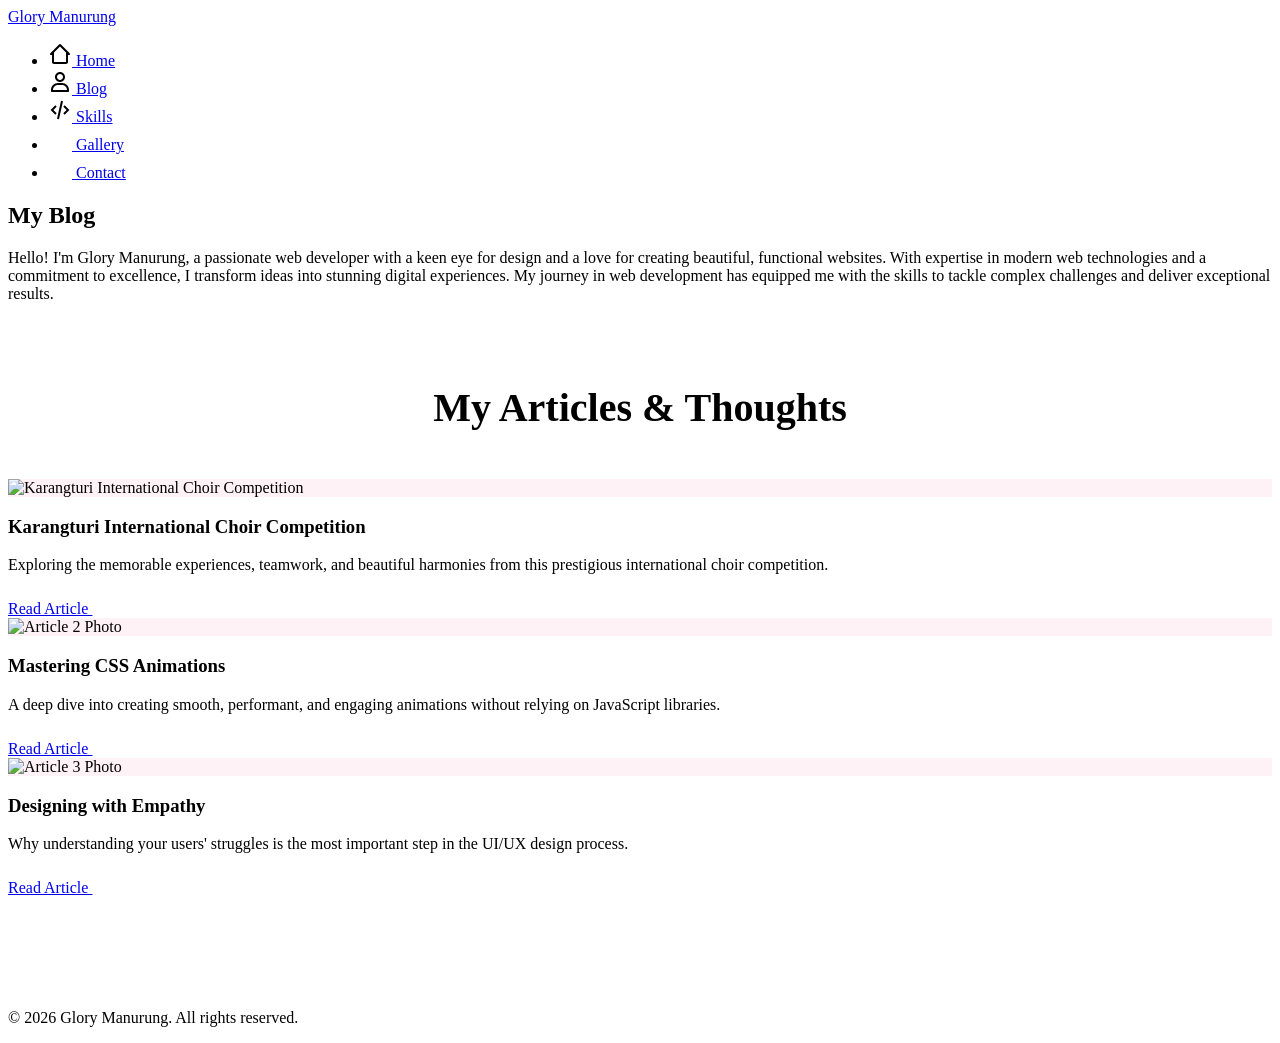
==== blog.html @ 5abdaf20 "Push" ====
<!doctype html>
<html lang="en">
  <head>
    <meta charset="UTF-8" />
    <meta name="viewport" content="width=device-width, initial-scale=1.0" />
    <title>Blog - Glory Manurung</title>
    <link rel="stylesheet" href="style.css" />
  </head>
  <body>
    <nav>
      <div class="container">
        <a href="index.html" class="logo">Glory Manurung</a>
        <ul>
          <li>
            <a href="index.html"><img src="logo/home.svg" class="icon" alt="Home"> Home</a>
          </li>
          <li>
            <a href="blog.html" class="active"
              ><img src="logo/user.svg" class="icon" alt="User"> Blog</a
            >
          </li>
          <li>
            <a href="skills.html"><img src="logo/code-alt.svg" class="icon" alt="Skills"> Skills</a>
          </li>
          <li>
            <a href="gallery.html"
              ><img src="logo/education.svg" class="icon" alt="Portfolio"> Gallery</a
            >
          </li>
          <li>
            <a href="contact.html"><img src="logo/envelope.svg" class="icon" alt="Contact"> Contact</a>
          </li>
        </ul>
      </div>
    </nav>

    <!-- About Section -->
    <section class="about" id="about">
      <div class="container">
        <h2>My Blog</h2>
        <div class="about-content">
          <p>
            Hello! I'm Glory Manurung, a passionate web developer with a keen
            eye for design and a love for creating beautiful, functional
            websites. With expertise in modern web technologies and a commitment
            to excellence, I transform ideas into stunning digital experiences.
            My journey in web development has equipped me with the skills to
            tackle complex challenges and deliver exceptional results.
          </p>
        </div>
      </div>
    </section>

    <!-- Articles Section -->
    <section class="articles" id="articles" style="padding: 2rem 0 6rem 0;">
      <div class="container">
        <h2 style="font-size: 2.5rem; margin-bottom: 3rem; text-align: center;">My Articles & Thoughts</h2>
        <div class="portfolio-grid">
          <div class="portfolio-item">
            <img src="blog/Karangturi.jpeg" alt="Karangturi International Choir Competition" class="card-image" style="background-color: rgba(255,126,179,0.1); display: block;" />
            <div class="portfolio-item-content">
              <h3>Karangturi International Choir Competition</h3>
              <p>Exploring the memorable experiences, teamwork, and beautiful harmonies from this prestigious international choir competition.</p>
              <a href="#">Read Article <img src="logo/location.svg" class="icon" alt="Link"></a>
            </div>
          </div>
          <div class="portfolio-item">
            <img src="" alt="Article 2 Photo" class="card-image" style="background-color: rgba(255,126,179,0.1); display: block;" />
            <div class="portfolio-item-content">
              <h3>Mastering CSS Animations</h3>
              <p>A deep dive into creating smooth, performant, and engaging animations without relying on JavaScript libraries.</p>
              <a href="#">Read Article <img src="logo/location.svg" class="icon" alt="Link"></a>
            </div>
          </div>
          <div class="portfolio-item">
            <img src="" alt="Article 3 Photo" class="card-image" style="background-color: rgba(255,126,179,0.1); display: block;" />
            <div class="portfolio-item-content">
              <h3>Designing with Empathy</h3>
              <p>Why understanding your users' struggles is the most important step in the UI/UX design process.</p>
              <a href="#">Read Article <img src="logo/location.svg" class="icon" alt="Link"></a>
            </div>
          </div>
        </div>
      </div>
    </section>

    <footer>
      <p>&copy; 2026 Glory Manurung. All rights reserved.</p>
    </footer>

    <script src="script.js"></script>
  </body>
</html>
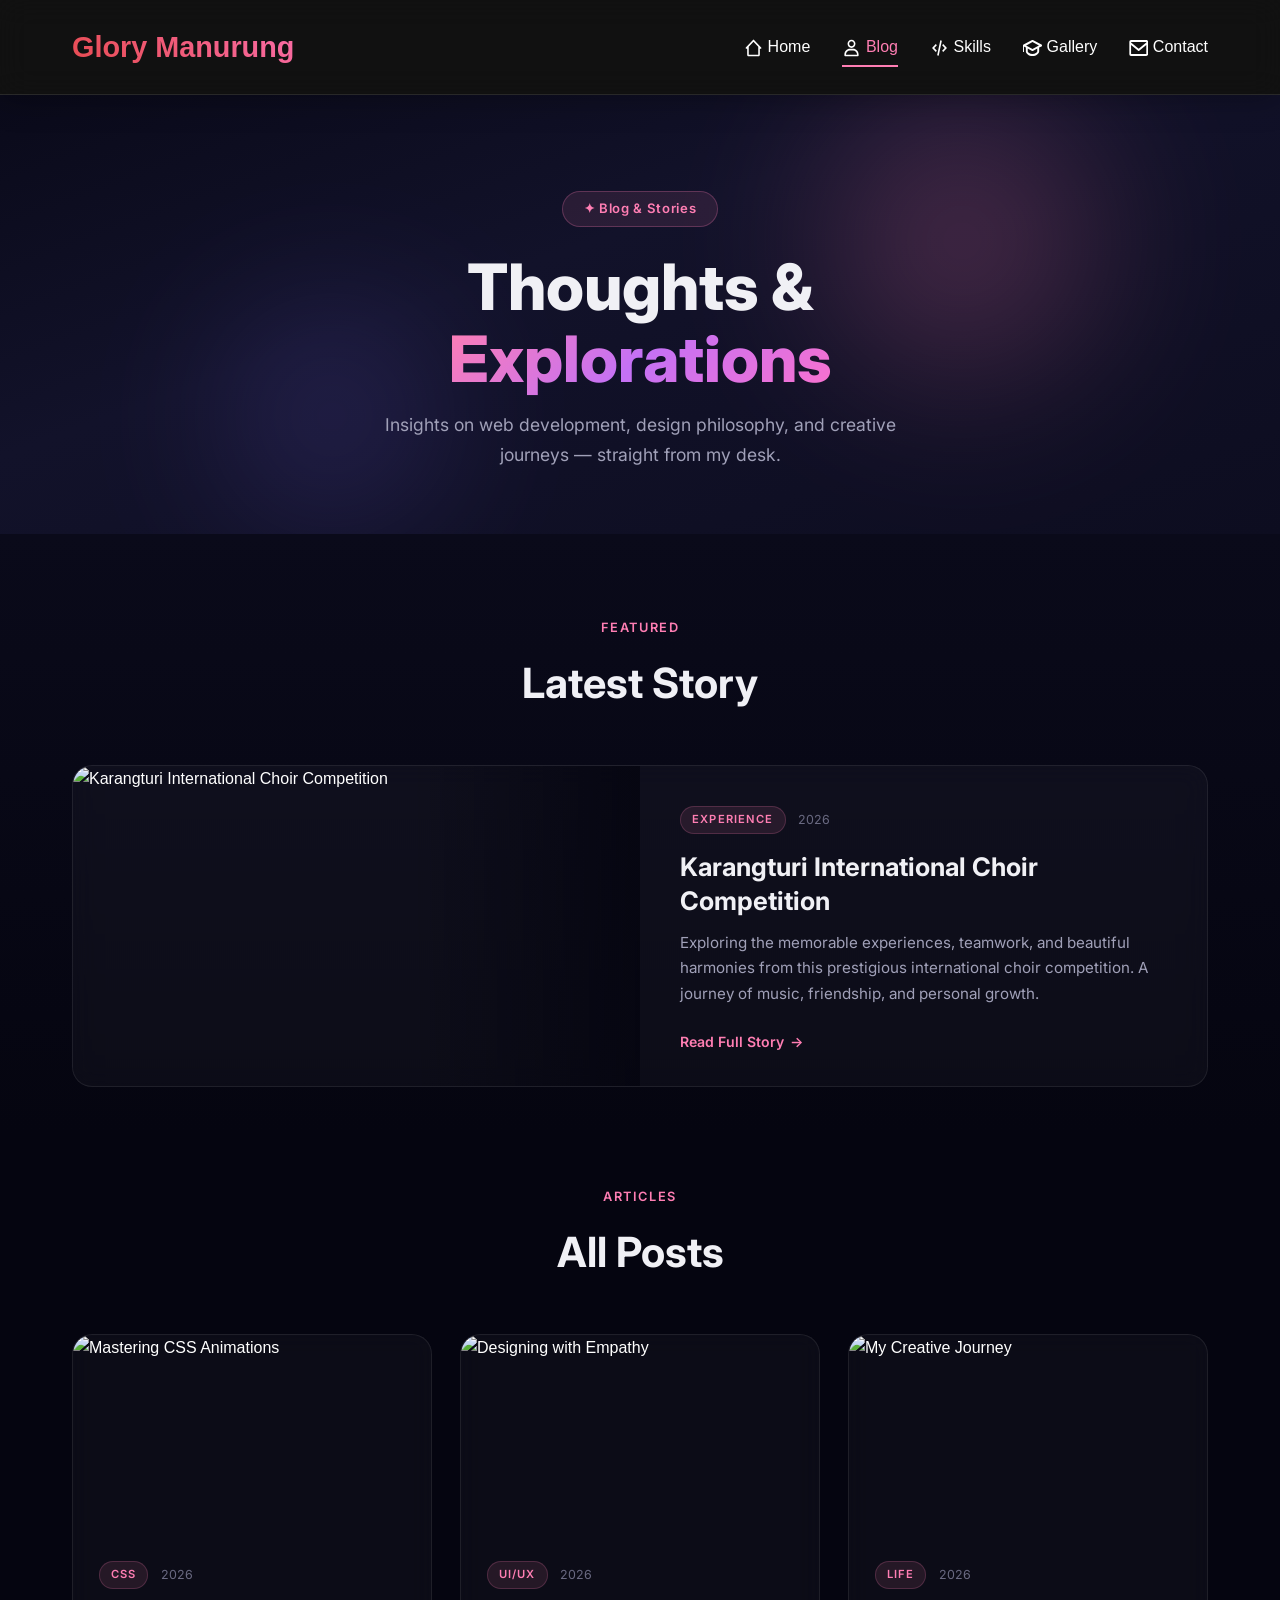
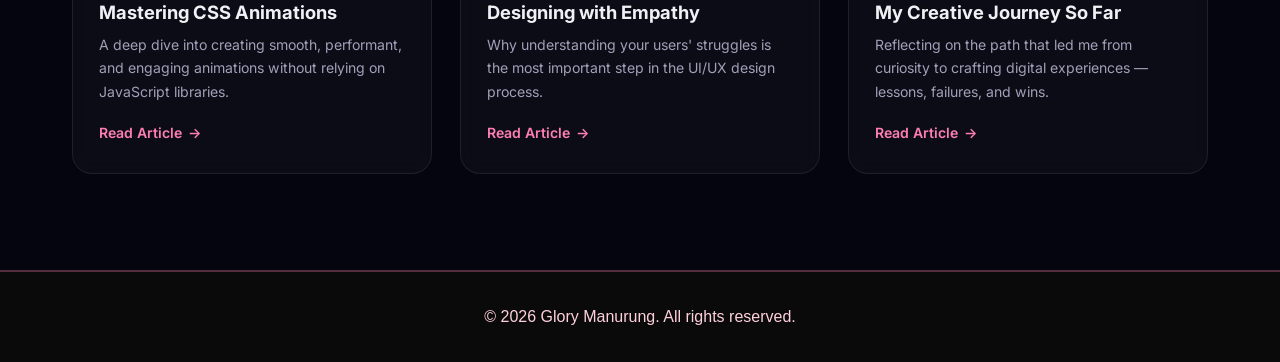
==== commit 15cd97ed: "commit" ====
--- a/blog.html
+++ b/blog.html
@@ -3,83 +3,119 @@
   <head>
     <meta charset="UTF-8" />
     <meta name="viewport" content="width=device-width, initial-scale=1.0" />
+    <meta name="description" content="Blog — Articles, thoughts, and stories by Glory Manurung on web development, design, and creative experiences." />
     <title>Blog - Glory Manurung</title>
+    <link rel="preconnect" href="https://fonts.googleapis.com" />
+    <link rel="preconnect" href="https://fonts.gstatic.com" crossorigin />
+    <link href="https://fonts.googleapis.com/css2?family=Inter:wght@400;500;600;700;800&display=swap" rel="stylesheet" />
     <link rel="stylesheet" href="style.css" />
+    <link rel="stylesheet" href="css/blog.css" />
   </head>
   <body>
     <nav>
       <div class="container">
         <a href="index.html" class="logo">Glory Manurung</a>
         <ul>
-          <li>
-            <a href="index.html"><img src="logo/home.svg" class="icon" alt="Home"> Home</a>
-          </li>
-          <li>
-            <a href="blog.html" class="active"
-              ><img src="logo/user.svg" class="icon" alt="User"> Blog</a
-            >
-          </li>
-          <li>
-            <a href="skills.html"><img src="logo/code-alt.svg" class="icon" alt="Skills"> Skills</a>
-          </li>
-          <li>
-            <a href="gallery.html"
-              ><img src="logo/education.svg" class="icon" alt="Portfolio"> Gallery</a
-            >
-          </li>
-          <li>
-            <a href="contact.html"><img src="logo/envelope.svg" class="icon" alt="Contact"> Contact</a>
-          </li>
+          <li><a href="index.html"><img src="logo/home.svg" class="icon" alt="Home"> Home</a></li>
+          <li><a href="blog.html" class="active"><img src="logo/user.svg" class="icon" alt="User"> Blog</a></li>
+          <li><a href="skills.html"><img src="logo/code-alt.svg" class="icon" alt="Skills"> Skills</a></li>
+          <li><a href="gallery.html"><img src="logo/education.svg" class="icon" alt="Portfolio"> Gallery</a></li>
+          <li><a href="contact.html"><img src="logo/envelope.svg" class="icon" alt="Contact"> Contact</a></li>
         </ul>
       </div>
     </nav>
 
-    <!-- About Section -->
-    <section class="about" id="about">
-      <div class="container">
-        <h2>My Blog</h2>
-        <div class="about-content">
-          <p>
-            Hello! I'm Glory Manurung, a passionate web developer with a keen
-            eye for design and a love for creating beautiful, functional
-            websites. With expertise in modern web technologies and a commitment
-            to excellence, I transform ideas into stunning digital experiences.
-            My journey in web development has equipped me with the skills to
-            tackle complex challenges and deliver exceptional results.
-          </p>
-        </div>
+    <!-- Blog Hero -->
+    <section class="bl-hero">
+      <div class="bl-hero__orbs">
+        <div class="bl-hero__orb bl-hero__orb--1"></div>
+        <div class="bl-hero__orb bl-hero__orb--2"></div>
+      </div>
+      <div class="container bl-hero__inner">
+        <span class="bl-hero__badge">✦ Blog & Stories</span>
+        <h1 class="bl-hero__title">Thoughts &<br/><span class="bl-hero__accent">Explorations</span></h1>
+        <p class="bl-hero__subtitle">Insights on web development, design philosophy, and creative journeys — straight from my desk.</p>
       </div>
     </section>
 
-    <!-- Articles Section -->
-    <section class="articles" id="articles" style="padding: 2rem 0 6rem 0;">
+    <!-- Featured Post -->
+    <section class="bl-featured" id="featured">
       <div class="container">
-        <h2 style="font-size: 2.5rem; margin-bottom: 3rem; text-align: center;">My Articles & Thoughts</h2>
-        <div class="portfolio-grid">
-          <div class="portfolio-item">
-            <img src="blog/Karangturi.jpeg" alt="Karangturi International Choir Competition" class="card-image" style="background-color: rgba(255,126,179,0.1); display: block;" />
-            <div class="portfolio-item-content">
-              <h3>Karangturi International Choir Competition</h3>
-              <p>Exploring the memorable experiences, teamwork, and beautiful harmonies from this prestigious international choir competition.</p>
-              <a href="#">Read Article <img src="logo/location.svg" class="icon" alt="Link"></a>
+        <div class="bl-section-header">
+          <span class="bl-section-tag">Featured</span>
+          <h2 class="bl-section-title">Latest Story</h2>
+        </div>
+        <article class="bl-featured-card" id="post-featured">
+          <div class="bl-featured-card__img-wrap">
+            <img src="blog/Karangturi.jpeg" alt="Karangturi International Choir Competition" class="bl-featured-card__img" />
+            <div class="bl-featured-card__overlay"></div>
+          </div>
+          <div class="bl-featured-card__body">
+            <div class="bl-featured-card__meta">
+              <span class="bl-tag">Experience</span>
+              <span class="bl-date">2026</span>
             </div>
+            <h3 class="bl-featured-card__title">Karangturi International Choir Competition</h3>
+            <p class="bl-featured-card__excerpt">Exploring the memorable experiences, teamwork, and beautiful harmonies from this prestigious international choir competition. A journey of music, friendship, and personal growth.</p>
+            <a href="#" class="bl-read-more">Read Full Story <span class="bl-read-more__arrow">→</span></a>
           </div>
-          <div class="portfolio-item">
-            <img src="" alt="Article 2 Photo" class="card-image" style="background-color: rgba(255,126,179,0.1); display: block;" />
-            <div class="portfolio-item-content">
-              <h3>Mastering CSS Animations</h3>
-              <p>A deep dive into creating smooth, performant, and engaging animations without relying on JavaScript libraries.</p>
-              <a href="#">Read Article <img src="logo/location.svg" class="icon" alt="Link"></a>
+        </article>
+      </div>
+    </section>
+
+    <!-- All Articles -->
+    <section class="bl-articles" id="articles">
+      <div class="container">
+        <div class="bl-section-header">
+          <span class="bl-section-tag">Articles</span>
+          <h2 class="bl-section-title">All Posts</h2>
+        </div>
+
+        <div class="bl-grid">
+          <article class="bl-card" id="post-1">
+            <div class="bl-card__img-wrap">
+              <img src="blog/css-animations.png" alt="Mastering CSS Animations" class="bl-card__img" />
             </div>
-          </div>
-          <div class="portfolio-item">
-            <img src="" alt="Article 3 Photo" class="card-image" style="background-color: rgba(255,126,179,0.1); display: block;" />
-            <div class="portfolio-item-content">
-              <h3>Designing with Empathy</h3>
-              <p>Why understanding your users' struggles is the most important step in the UI/UX design process.</p>
-              <a href="#">Read Article <img src="logo/location.svg" class="icon" alt="Link"></a>
+            <div class="bl-card__body">
+              <div class="bl-card__meta">
+                <span class="bl-tag">CSS</span>
+                <span class="bl-date">2026</span>
+              </div>
+              <h3 class="bl-card__title">Mastering CSS Animations</h3>
+              <p class="bl-card__excerpt">A deep dive into creating smooth, performant, and engaging animations without relying on JavaScript libraries.</p>
+              <a href="#" class="bl-read-more">Read Article <span class="bl-read-more__arrow">→</span></a>
             </div>
-          </div>
+          </article>
+
+          <article class="bl-card" id="post-2">
+            <div class="bl-card__img-wrap">
+              <img src="blog/design-empathy.png" alt="Designing with Empathy" class="bl-card__img" />
+            </div>
+            <div class="bl-card__body">
+              <div class="bl-card__meta">
+                <span class="bl-tag">UI/UX</span>
+                <span class="bl-date">2026</span>
+              </div>
+              <h3 class="bl-card__title">Designing with Empathy</h3>
+              <p class="bl-card__excerpt">Why understanding your users' struggles is the most important step in the UI/UX design process.</p>
+              <a href="#" class="bl-read-more">Read Article <span class="bl-read-more__arrow">→</span></a>
+            </div>
+          </article>
+
+          <article class="bl-card" id="post-3">
+            <div class="bl-card__img-wrap">
+              <img src="blog/Karangturi.jpeg" alt="My Creative Journey" class="bl-card__img" />
+            </div>
+            <div class="bl-card__body">
+              <div class="bl-card__meta">
+                <span class="bl-tag">Life</span>
+                <span class="bl-date">2026</span>
+              </div>
+              <h3 class="bl-card__title">My Creative Journey So Far</h3>
+              <p class="bl-card__excerpt">Reflecting on the path that led me from curiosity to crafting digital experiences — lessons, failures, and wins.</p>
+              <a href="#" class="bl-read-more">Read Article <span class="bl-read-more__arrow">→</span></a>
+            </div>
+          </article>
         </div>
       </div>
     </section>
@@ -89,11 +125,6 @@
     </footer>
 
     <script src="script.js"></script>
+    <script src="js/blog.js"></script>
   </body>
 </html>
-
-
-
-
-
-
--- a/style.css
+++ b/style.css
@@ -0,0 +1,546 @@
+* {
+  margin: 0;
+  padding: 0;
+  box-sizing: border-box;
+}
+
+body {
+  font-family: "Segoe UI", Tahoma, Geneva, Verdana, sans-serif;
+  background-color: #0a0a0a;
+  color: #ffffff;
+  line-height: 1.6;
+  overflow-x: hidden;
+}
+
+/* Navigation */
+nav {
+  background-color: rgba(255, 255, 255, 0.03);
+  padding: 1.5rem 0;
+  position: sticky;
+  top: 0;
+  border-bottom: 1px solid rgba(255, 255, 255, 0.1);
+  z-index: 100;
+  backdrop-filter: blur(15px);
+  -webkit-backdrop-filter: blur(15px);
+  box-shadow: 0 4px 30px rgba(0, 0, 0, 0.3);
+}
+
+nav .container {
+  max-width: 1200px;
+  margin: 0 auto;
+  padding: 0 2rem;
+  display: flex;
+  justify-content: space-between;
+  align-items: center;
+}
+
+nav .logo {
+  font-size: 1.8rem;
+  font-weight: bold;
+  text-decoration: none;
+  background: linear-gradient(45deg, #e74b50, #fa6da8);
+  -webkit-background-clip: text;
+  -webkit-text-fill-color: transparent;
+  background-clip: text;
+  color: transparent;
+  transition: all 0.3s ease;
+}
+
+nav .logo:hover {
+  text-shadow: 0 0 15px rgba(255, 126, 179, 0.4);
+  transform: scale(1.05);
+}
+
+nav ul {
+  list-style: none;
+  display: flex;
+  gap: 2rem;
+}
+
+nav a {
+  color: #ffffff;
+  text-decoration: none;
+  position: relative;
+  transition: color 0.3s ease;
+}
+
+nav a::after {
+  content: "";
+  position: absolute;
+  width: 0;
+  height: 2px;
+  display: block;
+  margin-top: 5px;
+  right: 0;
+  background: #ff7eb3;
+  transition: width 0.3s ease;
+  -webkit-transition: width 0.3s ease;
+}
+
+nav a:hover,
+nav a.active {
+  color: #ff7eb3;
+}
+
+nav a:hover::after,
+nav a.active::after {
+  width: 100%;
+  left: 0;
+  background: #ff7eb3;
+}
+
+.container {
+  max-width: 1200px;
+  margin: 0 auto;
+  padding: 0 2rem;
+}
+
+/* Animations */
+.animate-on-scroll {
+  opacity: 0;
+  transform: translateY(30px);
+  transition:
+    opacity 0.8s ease-out,
+    transform 0.8s ease-out;
+}
+
+.animate-on-scroll.is-visible {
+  opacity: 1;
+  transform: translateY(0);
+}
+
+/* Hero Section */
+.hero {
+  background: linear-gradient(135deg, #0a0a0a 0%, #1a1a2e 100%);
+  padding: 8rem 0;
+  text-align: left;
+  border-bottom: 2px solid rgba(255, 255, 255, 0.1);
+  position: relative;
+  overflow: hidden;
+}
+
+.hero::before {
+  content: "";
+  position: absolute;
+  top: -50%;
+  left: -50%;
+  width: 200%;
+  height: 200%;
+  background: radial-gradient(
+    circle,
+    rgba(255, 126, 179, 0.1) 0%,
+    rgba(10, 10, 10, 0) 60%
+  );
+  z-index: 0;
+  animation: pulse 10s infinite alternate;
+}
+
+@keyframes pulse {
+  0% {
+    transform: scale(1);
+    opacity: 0.5;
+  }
+  100% {
+    transform: scale(1.1);
+    opacity: 0.8;
+  }
+}
+
+.hero .container.hero-content {
+  position: relative;
+  z-index: 1;
+  display: flex;
+  align-items: center;
+  justify-content: space-between;
+  gap: 3rem;
+  flex-wrap: wrap-reverse;
+}
+
+.hero-text {
+  flex: 1;
+  min-width: 300px;
+}
+
+.hero-image {
+  flex: 1;
+  min-width: 250px;
+  display: flex;
+  justify-content: center;
+}
+
+.hero-image img {
+  width: 250px;
+  height: 250px;
+  border-radius: 50%;
+  box-shadow:
+    0 15px 40px rgba(255, 126, 179, 0.4),
+    0 0 0 10px rgba(255, 255, 255, 0.05);
+  border: 4px solid rgba(255, 255, 255, 0.2);
+  transition:
+    transform 0.4s ease,
+    box-shadow 0.4s ease;
+  object-fit: cover;
+  backdrop-filter: blur(5px);
+}
+
+.hero-image img:hover {
+  transform: scale(1.05) rotate(2deg);
+  box-shadow:
+    0 20px 50px rgba(255, 126, 179, 0.6),
+    0 0 0 15px rgba(255, 255, 255, 0.1);
+}
+
+.hero h1 {
+  font-size: 3.5rem;
+  margin-bottom: 1rem;
+  color: #ff7eb3;
+  text-shadow: 0 0 20px rgba(255, 126, 179, 0.5);
+}
+
+.hero p {
+  font-size: 1.3rem;
+  margin-bottom: 2rem;
+  color: #ffd1dc;
+}
+
+.hero .cta-button {
+  display: inline-block;
+  background-color: transparent;
+  border: 2px solid pink;
+  color: pink;
+  padding: 0.8rem 2rem;
+  border-radius: 30px;
+  text-decoration: none;
+  font-weight: bold;
+  transition: all 0.3s cubic-bezier(0.25, 0.8, 0.25, 1);
+  margin: 0 0.5rem;
+  box-shadow: 0 4px 6px rgba(255, 126, 179, 0.2);
+}
+
+.hero .cta-button2{
+  display: inline-block;
+  background-color: pink;
+  color: white;
+  padding: 0.8rem 2rem;
+  border-radius: 30px;
+  text-decoration: none;
+  font-weight: bold;
+  transition: all 0.3s cubic-bezier(0.25, 0.8, 0.25, 1);
+  margin: 0 0.5rem;
+  box-shadow: 0 4px 6px rgba(255, 126, 179, 0.2);
+}
+
+
+.hero .cta-button:hover {
+  background-color: pink;
+  color: #0a0a0a;
+  transform: translateY(-5px) scale(1.05);
+  box-shadow: 0 10px 25px rgba(255, 126, 179, 0.6);
+}
+
+.hero .cta-button2:hover {
+  background-color: transparent;
+  color: pink;
+  border: 2px solid pink;
+  transform: translateY(-5px) scale(1.05);
+  box-shadow: 0 10px 25px rgba(255, 126, 179, 0.6);
+}
+
+
+/* About Section */
+.about {
+  padding: 6rem 0;
+}
+
+.about h2 {
+  font-size: 2.5rem;
+  color: #ff7eb3;
+  margin-bottom: 2rem;
+  text-align: center;
+}
+
+.about-content {
+  background: rgba(255, 255, 255, 0.03);
+  backdrop-filter: blur(10px);
+  -webkit-backdrop-filter: blur(10px);
+  padding: 3rem;
+  border: 1px solid rgba(255, 255, 255, 0.1);
+  border-left: 4px solid #ff7eb3;
+  border-radius: 16px;
+  line-height: 1.8;
+  box-shadow: 0 8px 32px 0 rgba(0, 0, 0, 0.3);
+  transition:
+    transform 0.3s ease,
+    box-shadow 0.3s ease;
+}
+
+.about-content:hover {
+  transform: translateY(-5px);
+  box-shadow: 0 15px 40px rgba(255, 126, 179, 0.15);
+}
+
+/* Skills Section */
+.skills {
+  padding: 6rem 0;
+  background-color: #0f0f1e;
+}
+
+.skills h2 {
+  font-size: 2.5rem;
+  color: #ff7eb3;
+  margin-bottom: 3rem;
+  text-align: center;
+}
+
+.skills-grid {
+  display: grid;
+  grid-template-columns: repeat(auto-fit, minmax(280px, 1fr));
+  gap: 2rem;
+}
+
+.skill-card {
+  background: rgba(255, 255, 255, 0.03);
+  backdrop-filter: blur(10px);
+  -webkit-backdrop-filter: blur(10px);
+  border: 1px solid rgba(255, 255, 255, 0.1);
+  padding: 2.5rem;
+  border-radius: 16px;
+  border-top: 3px solid #ff7eb3;
+  box-shadow: 0 8px 32px 0 rgba(0, 0, 0, 0.3);
+  transition: all 0.4s cubic-bezier(0.175, 0.885, 0.32, 1.275);
+  position: relative;
+  overflow: hidden;
+}
+
+.skill-card::after {
+  content: "";
+  position: absolute;
+  top: 0;
+  left: -100%;
+  width: 100%;
+  height: 100%;
+  background: linear-gradient(
+    90deg,
+    transparent,
+    rgba(255, 126, 179, 0.1),
+    transparent
+  );
+  transition: left 0.5s ease;
+}
+
+.skill-card:hover {
+  transform: translateY(-10px);
+  box-shadow: 0 15px 35px rgba(255, 126, 179, 0.2);
+  border-color: #ffffff;
+}
+
+.skill-card:hover::after {
+  left: 100%;
+}
+
+.skill-card h3 {
+  color: #ff7eb3;
+  margin-bottom: 1rem;
+  font-size: 1.3rem;
+}
+
+.skill-card:hover h3 {
+  color: #ffffff;
+}
+
+.skill-card p {
+  color: #ffd1dc;
+}
+
+/* Portfolio Section */
+.portfolio {
+  padding: 6rem 0;
+}
+
+.portfolio h2 {
+  font-size: 2.5rem;
+  color: #ff7eb3;
+  margin-bottom: 3rem;
+  text-align: center;
+}
+
+.portfolio-grid {
+  display: grid;
+  grid-template-columns: repeat(auto-fit, minmax(320px, 1fr));
+  gap: 2.5rem;
+}
+
+.portfolio-item {
+  background: rgba(255, 255, 255, 0.03);
+  backdrop-filter: blur(10px);
+  -webkit-backdrop-filter: blur(10px);
+  border-radius: 16px;
+  overflow: hidden;
+  transition: all 0.4s ease;
+  border: 1px solid rgba(255, 255, 255, 0.1);
+  box-shadow: 0 8px 32px 0 rgba(0, 0, 0, 0.3);
+  display: flex;
+  flex-direction: column;
+}
+
+.portfolio-item:hover {
+  transform: translateY(-10px) scale(1.02);
+  box-shadow: 0 20px 40px rgba(255, 126, 179, 0.25);
+  border-color: rgba(255, 126, 179, 0.5);
+}
+
+.portfolio-item-content {
+  padding: 2.5rem;
+  flex-grow: 1;
+  display: flex;
+  flex-direction: column;
+}
+
+.portfolio-item h3 {
+  color: #ff7eb3;
+  margin-bottom: 1rem;
+  font-size: 1.4rem;
+}
+
+.portfolio-item p {
+  color: #ffd1dc;
+  margin-bottom: 1.5rem;
+  flex-grow: 1;
+}
+
+.portfolio-item a {
+  color: #ff7eb3;
+  text-decoration: none;
+  font-weight: bold;
+  display: inline-block;
+  align-self: flex-start;
+  transition: all 0.3s ease;
+  position: relative;
+}
+
+.portfolio-item a:hover {
+  color: #ffffff;
+  transform: translateX(5px);
+}
+
+/* Contact Section */
+.contact {
+  padding: 6rem 0;
+  background-color: #0f0f1e;
+  text-align: center;
+}
+
+.contact h2 {
+  font-size: 2.5rem;
+  color: #ff7eb3;
+  margin-bottom: 2rem;
+}
+
+.contact-info {
+  margin-bottom: 3rem;
+}
+
+.contact-info p {
+  font-size: 1.1rem;
+  margin-bottom: 1rem;
+  color: #ffd1dc;
+}
+
+.contact-info a {
+  color: #ff7eb3;
+  text-decoration: none;
+  font-weight: bold;
+  transition: color 0.3s ease;
+}
+
+.contact-info a:hover {
+  color: #ffffff;
+  text-shadow: 0 0 10px rgba(255, 255, 255, 0.5);
+}
+
+.social-links {
+  display: flex;
+  justify-content: center;
+  gap: 2rem;
+  margin-top: 2rem;
+}
+
+.social-links a {
+  display: inline-block;
+  width: 50px;
+  height: 50px;
+  background: rgba(255, 255, 255, 0.05);
+  backdrop-filter: blur(5px);
+  -webkit-backdrop-filter: blur(5px);
+  border: 1px solid rgba(255, 255, 255, 0.2);
+  color: #ff7eb3;
+  border-radius: 50%;
+  display: flex;
+  align-items: center;
+  justify-content: center;
+  text-decoration: none;
+  font-size: 1.5rem;
+  font-weight: bold;
+  transition: all 0.4s cubic-bezier(0.175, 0.885, 0.32, 1.275);
+}
+
+.social-links a:hover {
+  background-color: #ff7eb3;
+  color: #0a0a0a;
+  transform: translateY(-5px) rotate(360deg);
+  box-shadow: 0 10px 20px rgba(255, 126, 179, 0.4);
+}
+
+/* Footer */
+footer {
+  background-color: #0a0a0a;
+  border-top: 2px solid rgba(255, 126, 179, 0.3);
+  text-align: center;
+  padding: 2rem;
+  color: #ffd1dc;
+}
+
+/* Responsive */
+@media (max-width: 768px) {
+  nav ul {
+    flex-direction: column;
+    gap: 1rem;
+  }
+
+  .hero h1 {
+    font-size: 2.5rem;
+  }
+
+  .hero p {
+    font-size: 1rem;
+  }
+
+  .skills-grid,
+  .portfolio-grid {
+    grid-template-columns: 1fr;
+  }
+}
+
+img.icon { width: 1.2em; height: 1.2em; vertical-align: middle; display: inline-block; filter: brightness(0) invert(1); }
+
+
+
+.card-image { width: 100%; height: 200px; object-fit: cover; border-bottom: 1px solid rgba(255, 255, 255, 0.1); }
+
+
+/* Bento Box Gallery Styles */
+.bento-grid { display: grid; grid-template-columns: repeat(auto-fit, minmax(280px, 1fr)); grid-auto-rows: 250px; grid-auto-flow: dense; gap: 1.5rem; margin-top: 2rem; }
+.bento-item { position: relative; border-radius: 16px; overflow: hidden; background: rgba(255, 255, 255, 0.03); border: 1px solid rgba(255, 255, 255, 0.1); transition: transform 0.4s ease, box-shadow 0.4s ease; cursor: pointer; }
+.bento-item:hover { transform: translateY(-5px); box-shadow: 0 15px 30px rgba(255, 126, 179, 0.3); border-color: rgba(255, 126, 179, 0.5); }
+.span-col-2 { grid-column: span 2; }
+.span-row-2 { grid-row: span 2; }
+.bento-image { width: 100%; height: 100%; object-fit: cover; position: absolute; top: 0; left: 0; z-index: 0; opacity: 0.6; transition: opacity 0.4s ease, transform 0.6s ease; }
+.bento-item:hover .bento-image { opacity: 0.9; transform: scale(1.08); }
+.bento-content { position: absolute; bottom: 0; left: 0; width: 100%; height: 100%; padding: 2rem; background: linear-gradient(to top, rgba(15, 15, 30, 0.95) 0%, rgba(15, 15, 30, 0.6) 40%, transparent 100%); z-index: 1; display: flex; flex-direction: column; justify-content: flex-end; opacity: 0; transform: translateY(20px); transition: all 0.4s ease; }
+.bento-item:hover .bento-content { opacity: 1; transform: translateY(0); }
+.bento-content h3 { color: #ffffff; margin-bottom: 0.5rem; font-size: 1.5rem; text-shadow: 0 2px 4px rgba(0,0,0,0.5); }
+.bento-content p { color: #ffd1dc; font-size: 0.95rem; margin-bottom: 1.5rem; text-shadow: 0 1px 2px rgba(0,0,0,0.5); }
+.bento-content a { color: #ff7eb3; text-decoration: none; font-weight: bold; display: inline-flex; align-items: center; gap: 0.5rem; }
+.bento-content a:hover { color: #ffffff; }
+@media (max-width: 768px) { .span-col-2, .span-row-2 { grid-column: span 1; grid-row: span 1; } .bento-grid { grid-template-columns: 1fr; grid-auto-rows: 300px; } .bento-content { opacity: 1; transform: translateY(0); background: linear-gradient(to top, rgba(15, 15, 30, 0.95) 0%, rgba(15, 15, 30, 0.4) 50%, transparent 100%); } .bento-image { opacity: 0.7; } }
+
--- a/css/blog.css
+++ b/css/blog.css
@@ -0,0 +1,80 @@
+/* Blog Page — Modern UI */
+:root {
+  --bl-bg: #050510;
+  --bl-card: rgba(255,255,255,0.03);
+  --bl-border: rgba(255,255,255,0.08);
+  --bl-accent: #ff7eb3;
+  --bl-accent2: #c471f5;
+  --bl-glow: rgba(255,126,179,0.35);
+  --bl-text: #f0f0f5;
+  --bl-text2: #a0a0b8;
+  --bl-muted: #6a6a82;
+  --bl-radius: 20px;
+  --bl-font: 'Inter','Segoe UI',sans-serif;
+}
+
+/* ---- Shared Section ---- */
+.bl-section-header { text-align:center; margin-bottom:3rem; }
+.bl-section-tag { display:inline-block; font-family:var(--bl-font); font-size:.8rem; font-weight:600; text-transform:uppercase; letter-spacing:.12em; color:var(--bl-accent); margin-bottom:.75rem; }
+.bl-section-title { font-family:var(--bl-font); font-size:clamp(1.8rem,4vw,2.6rem); font-weight:700; color:var(--bl-text); }
+
+/* ======== HERO ======== */
+.bl-hero { position:relative; min-height:45vh; display:flex; align-items:center; justify-content:center; text-align:center; overflow:hidden; background:linear-gradient(160deg,#0a0a1a,#12122a 40%,#0d0d20); padding:6rem 2rem 4rem; }
+.bl-hero__orbs { position:absolute; inset:0; pointer-events:none; }
+.bl-hero__orb { position:absolute; border-radius:50%; filter:blur(80px); opacity:.35; }
+.bl-hero__orb--1 { width:380px; height:380px; background:radial-gradient(circle,var(--bl-accent),transparent 70%); top:-10%; right:10%; animation:blOrb 12s ease-in-out infinite alternate; }
+.bl-hero__orb--2 { width:280px; height:280px; background:radial-gradient(circle,#7b68ee,transparent 70%); bottom:-5%; left:15%; animation:blOrb 15s ease-in-out infinite alternate-reverse; }
+@keyframes blOrb { 0%{transform:translate(0,0) scale(1)} 50%{transform:translate(25px,-15px) scale(1.08)} 100%{transform:translate(-15px,10px) scale(.95)} }
+
+.bl-hero__inner { position:relative; z-index:1; }
+.bl-hero__badge { display:inline-block; padding:.4rem 1.3rem; border-radius:50px; background:rgba(255,126,179,.1); border:1px solid rgba(255,126,179,.25); color:var(--bl-accent); font-family:var(--bl-font); font-size:.82rem; font-weight:600; letter-spacing:.05em; margin-bottom:1.5rem; animation:blFadeUp .8s ease-out both; }
+.bl-hero__title { font-family:var(--bl-font); font-size:clamp(2.4rem,5.5vw,4rem); font-weight:800; line-height:1.12; color:var(--bl-text); margin-bottom:1rem; animation:blFadeUp .8s .1s ease-out both; }
+.bl-hero__accent { background:linear-gradient(135deg,var(--bl-accent),var(--bl-accent2),#fa71cd); -webkit-background-clip:text; background-clip:text; -webkit-text-fill-color:transparent; }
+.bl-hero__subtitle { font-family:var(--bl-font); font-size:1.1rem; color:var(--bl-text2); max-width:520px; margin:0 auto; line-height:1.7; animation:blFadeUp .8s .25s ease-out both; }
+@keyframes blFadeUp { from{opacity:0;transform:translateY(25px)} to{opacity:1;transform:translateY(0)} }
+
+/* ======== FEATURED POST ======== */
+.bl-featured { padding:5rem 0 3rem; background:linear-gradient(180deg,#0a0a1a,var(--bl-bg)); }
+.bl-featured-card { display:flex; border-radius:var(--bl-radius); overflow:hidden; background:var(--bl-card); border:1px solid var(--bl-border); backdrop-filter:blur(12px); transition:all .4s; }
+.bl-featured-card:hover { transform:translateY(-6px); box-shadow:0 16px 48px rgba(255,126,179,.12); border-color:rgba(255,126,179,.2); }
+.bl-featured-card__img-wrap { position:relative; width:50%; flex-shrink:0; overflow:hidden; min-height:320px; }
+.bl-featured-card__img { width:100%; height:100%; object-fit:cover; transition:transform .6s; }
+.bl-featured-card:hover .bl-featured-card__img { transform:scale(1.05); }
+.bl-featured-card__overlay { position:absolute; inset:0; background:linear-gradient(90deg,transparent 60%,rgba(5,5,16,.85)); pointer-events:none; }
+.bl-featured-card__body { flex:1; padding:2.5rem 2.5rem 2rem; display:flex; flex-direction:column; justify-content:center; }
+.bl-featured-card__meta { display:flex; align-items:center; gap:.8rem; margin-bottom:1rem; }
+.bl-featured-card__title { font-family:var(--bl-font); font-size:1.6rem; font-weight:700; color:var(--bl-text); margin-bottom:.8rem; line-height:1.3; transition:color .3s; }
+.bl-featured-card:hover .bl-featured-card__title { color:var(--bl-accent); }
+.bl-featured-card__excerpt { font-family:var(--bl-font); font-size:.95rem; color:var(--bl-text2); line-height:1.7; margin-bottom:1.5rem; }
+
+/* Shared small components */
+.bl-tag { font-family:var(--bl-font); font-size:.7rem; font-weight:600; text-transform:uppercase; letter-spacing:.1em; padding:.25rem .7rem; border-radius:50px; background:rgba(255,126,179,.1); border:1px solid rgba(255,126,179,.2); color:var(--bl-accent); }
+.bl-date { font-family:var(--bl-font); font-size:.78rem; color:var(--bl-muted); }
+.bl-read-more { font-family:var(--bl-font); font-size:.88rem; font-weight:600; color:var(--bl-accent); text-decoration:none; display:inline-flex; align-items:center; gap:.4rem; transition:color .3s,gap .3s; }
+.bl-read-more:hover { color:#fff; gap:.7rem; }
+.bl-read-more__arrow { transition:transform .3s; }
+.bl-read-more:hover .bl-read-more__arrow { transform:translateX(3px); }
+
+/* ======== ARTICLES GRID ======== */
+.bl-articles { padding:3rem 0 6rem; background:var(--bl-bg); }
+.bl-grid { display:grid; grid-template-columns:repeat(auto-fit,minmax(300px,1fr)); gap:1.75rem; }
+
+.bl-card { background:var(--bl-card); border:1px solid var(--bl-border); border-radius:var(--bl-radius); overflow:hidden; display:flex; flex-direction:column; transition:all .4s; backdrop-filter:blur(10px); }
+.bl-card:hover { transform:translateY(-8px); box-shadow:0 12px 40px rgba(255,126,179,.12); border-color:rgba(255,126,179,.2); }
+.bl-card__img-wrap { overflow:hidden; height:200px; position:relative; }
+.bl-card__img { width:100%; height:100%; object-fit:cover; transition:transform .6s; }
+.bl-card:hover .bl-card__img { transform:scale(1.08); }
+.bl-card__body { padding:1.6rem 1.6rem 1.8rem; display:flex; flex-direction:column; flex:1; }
+.bl-card__meta { display:flex; align-items:center; gap:.8rem; margin-bottom:.8rem; }
+.bl-card__title { font-family:var(--bl-font); font-size:1.15rem; font-weight:700; color:var(--bl-text); margin-bottom:.5rem; line-height:1.3; transition:color .3s; }
+.bl-card:hover .bl-card__title { color:var(--bl-accent); }
+.bl-card__excerpt { font-family:var(--bl-font); font-size:.88rem; color:var(--bl-text2); line-height:1.65; margin-bottom:1.2rem; flex:1; }
+
+/* ======== RESPONSIVE ======== */
+@media(max-width:768px) {
+  .bl-hero { min-height:35vh; padding:5rem 1.5rem 3rem; }
+  .bl-featured-card { flex-direction:column; }
+  .bl-featured-card__img-wrap { width:100%; min-height:220px; }
+  .bl-featured-card__overlay { background:linear-gradient(180deg,transparent 50%,rgba(5,5,16,.85)); }
+  .bl-grid { grid-template-columns:1fr; }
+}
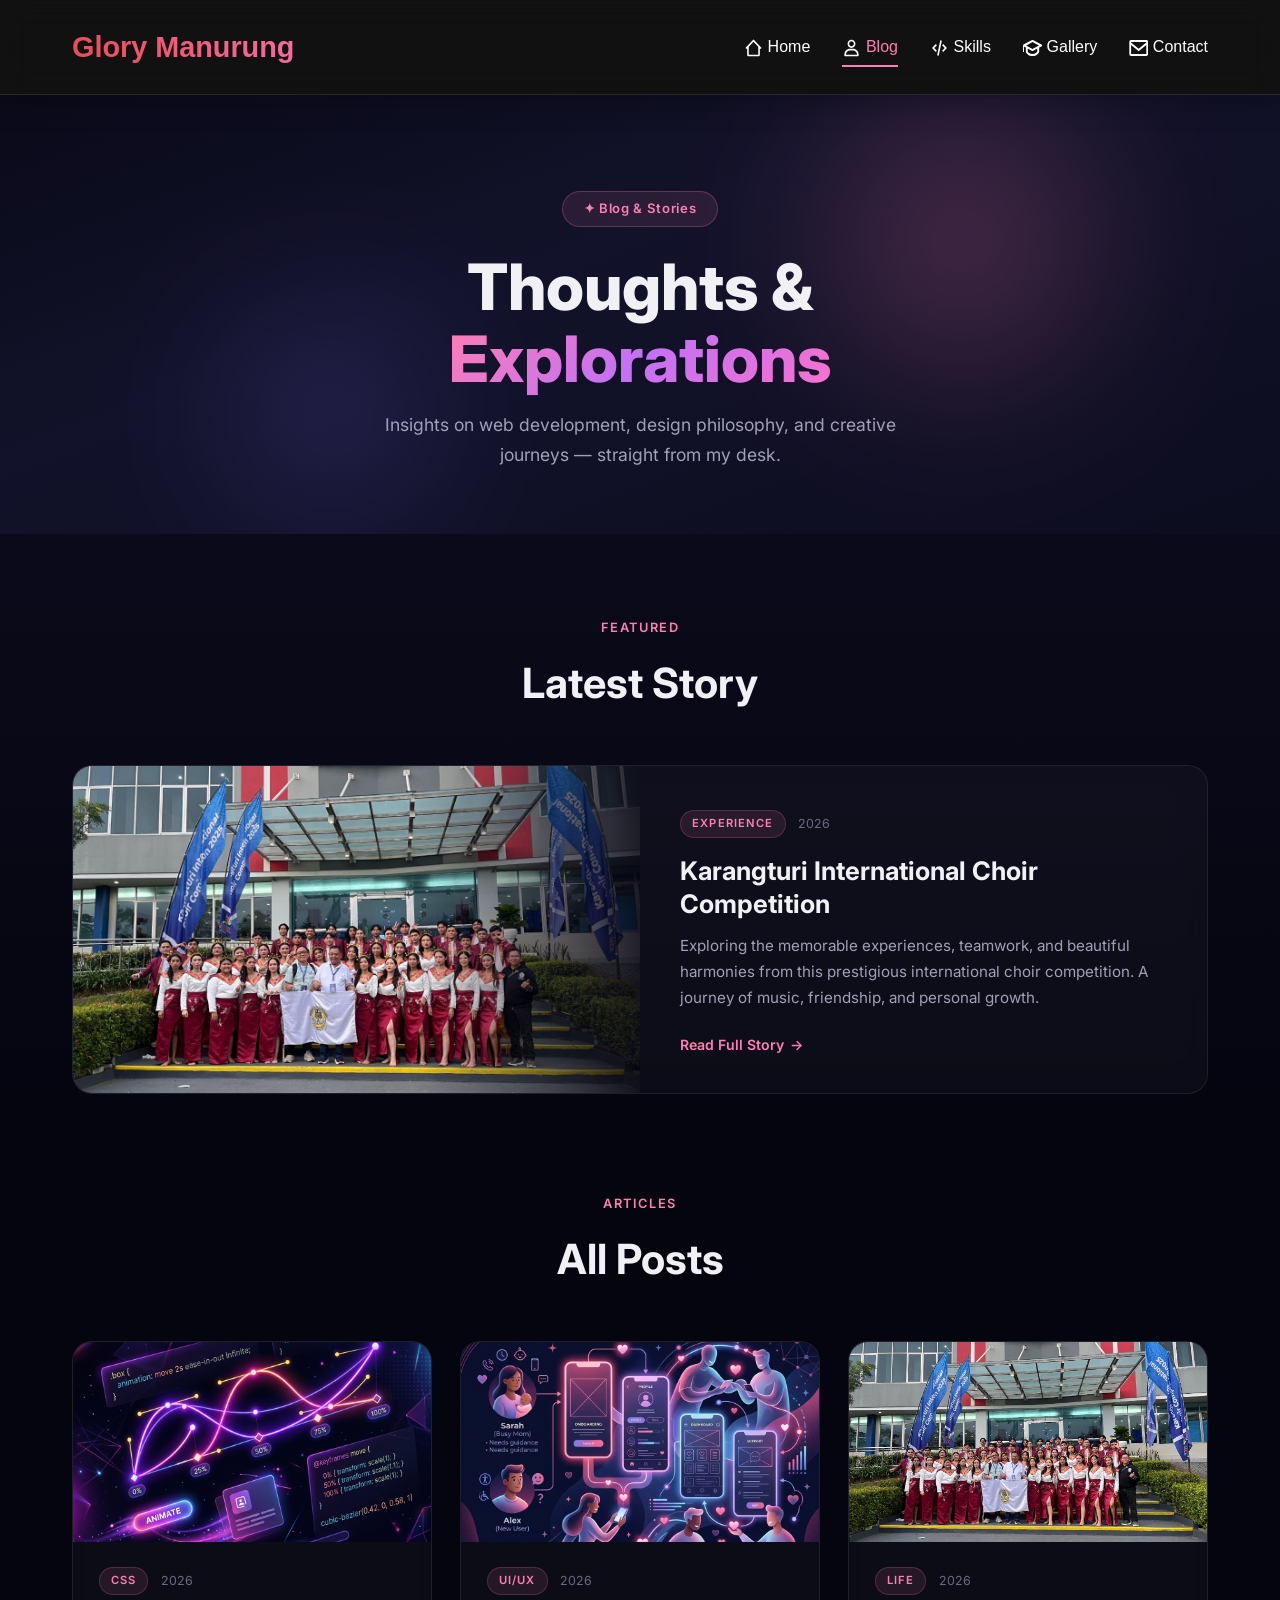
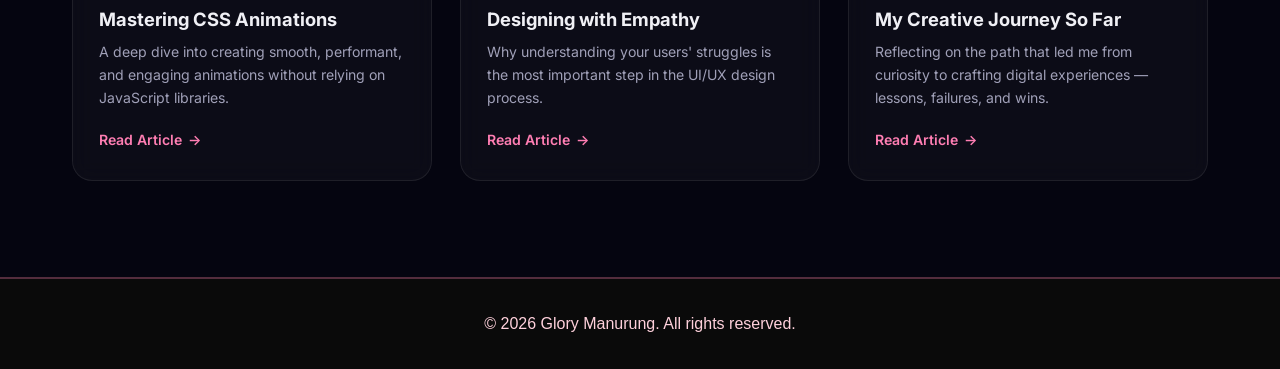
==== commit f946ff48: "Update portofolio terbaru3" ====
--- a/blog.html
+++ b/blog.html
@@ -47,7 +47,7 @@
         </div>
         <article class="bl-featured-card" id="post-featured">
           <div class="bl-featured-card__img-wrap">
-            <img src="blog/Karangturi.jpeg" alt="Karangturi International Choir Competition" class="bl-featured-card__img" />
+            <img src="Blog/Karangturi.jpeg" alt="Karangturi International Choir Competition" class="bl-featured-card__img" />
             <div class="bl-featured-card__overlay"></div>
           </div>
           <div class="bl-featured-card__body">
@@ -74,7 +74,7 @@
         <div class="bl-grid">
           <article class="bl-card" id="post-1">
             <div class="bl-card__img-wrap">
-              <img src="blog/css-animations.png" alt="Mastering CSS Animations" class="bl-card__img" />
+              <img src="Blog/css-animations.png" alt="Mastering CSS Animations" class="bl-card__img" />
             </div>
             <div class="bl-card__body">
               <div class="bl-card__meta">
@@ -89,7 +89,7 @@
 
           <article class="bl-card" id="post-2">
             <div class="bl-card__img-wrap">
-              <img src="blog/design-empathy.png" alt="Designing with Empathy" class="bl-card__img" />
+              <img src="Blog/design-empathy.png" alt="Designing with Empathy" class="bl-card__img" />
             </div>
             <div class="bl-card__body">
               <div class="bl-card__meta">
@@ -104,7 +104,7 @@
 
           <article class="bl-card" id="post-3">
             <div class="bl-card__img-wrap">
-              <img src="blog/Karangturi.jpeg" alt="My Creative Journey" class="bl-card__img" />
+              <img src="Blog/Karangturi.jpeg" alt="My Creative Journey" class="bl-card__img" />
             </div>
             <div class="bl-card__body">
               <div class="bl-card__meta">
@@ -120,6 +120,30 @@
       </div>
     </section>
 
+    <!-- Full-Screen Article Modal -->
+    <div class="bl-modal" id="articleModal">
+      <div class="bl-modal__overlay" id="modalOverlay"></div>
+      <div class="bl-modal__content">
+        <button class="bl-modal__close" id="modalClose" aria-label="Close article">
+          <svg width="24" height="24" viewBox="0 0 24 24" fill="none" stroke="currentColor" stroke-width="2"><line x1="18" y1="6" x2="6" y2="18"/><line x1="6" y1="6" x2="18" y2="18"/></svg>
+        </button>
+        <div class="bl-modal__header">
+          <img id="modalImg" src="" alt="" class="bl-modal__img" />
+          <div class="bl-modal__header-content">
+            <div class="bl-modal__meta">
+              <span id="modalTag" class="bl-tag"></span>
+              <span id="modalDate" class="bl-date"></span>
+            </div>
+            <h1 id="modalTitle" class="bl-modal__title"></h1>
+          </div>
+        </div>
+        <div class="bl-modal__body">
+          <p id="modalExcerpt" class="bl-modal__excerpt"></p>
+          <div id="modalBody" class="bl-modal__text"></div>
+        </div>
+      </div>
+    </div>
+
     <footer>
       <p>&copy; 2026 Glory Manurung. All rights reserved.</p>
     </footer>
--- a/css/blog.css
+++ b/css/blog.css
@@ -70,6 +70,44 @@
 .bl-card:hover .bl-card__title { color:var(--bl-accent); }
 .bl-card__excerpt { font-family:var(--bl-font); font-size:.88rem; color:var(--bl-text2); line-height:1.65; margin-bottom:1.2rem; flex:1; }
 
+/* ======== FULL-SCREEN MODAL ======== */
+.bl-modal { position:fixed; inset:0; z-index:9999; pointer-events:none; opacity:0; transition:opacity .3s ease; }
+.bl-modal.bl-modal--active { pointer-events:auto; opacity:1; }
+.bl-modal__overlay { position:fixed; inset:0; background:rgba(0,0,0,.85); backdrop-filter:blur(4px); pointer-events:none; }
+.bl-modal.bl-modal--active .bl-modal__overlay { pointer-events:auto; }
+.bl-modal__content { position:fixed; inset:0; z-index:10000; overflow-y:auto; padding:2rem 1rem; display:flex; align-items:flex-start; justify-content:center; pointer-events:none; animation:blModalSlideUp .4s ease-out; }
+.bl-modal.bl-modal--active .bl-modal__content { pointer-events:auto; }
+@keyframes blModalSlideUp { from{opacity:0;transform:translateY(40px)} to{opacity:1;transform:translateY(0)} }
+.bl-modal__close { position:fixed; top:2rem; right:2rem; z-index:99999; background:rgba(255,255,255,.1); border:1px solid rgba(255,255,255,.2); border-radius:50%; width:40px; height:40px; display:flex; align-items:center; justify-content:center; color:var(--bl-text); cursor:pointer; transition:all .3s; font-size:0; padding:0; }
+.bl-modal__close:hover { background:rgba(255,126,179,.2); border-color:var(--bl-accent); color:var(--bl-accent); }
+.bl-modal__close svg { width:24px; height:24px; }
+
+.bl-modal__header { position:relative; width:100%; max-width:900px; margin-bottom:3rem; margin-top:2rem; border-radius:var(--bl-radius); overflow:hidden; }
+.bl-modal__img { width:100%; height:400px; object-fit:cover; display:block; }
+.bl-modal__header-content { position:absolute; bottom:0; left:0; right:0; padding:3rem 2rem 2rem; background:linear-gradient(180deg,transparent,rgba(5,5,16,.95)); }
+.bl-modal__meta { display:flex; align-items:center; gap:.8rem; margin-bottom:1rem; }
+.bl-modal__title { font-family:var(--bl-font); font-size:clamp(1.6rem,5vw,2.4rem); font-weight:800; color:var(--bl-text); line-height:1.2; margin:0; }
+
+.bl-modal__body { width:100%; max-width:900px; background:var(--bl-card); border:1px solid var(--bl-border); border-radius:var(--bl-radius); padding:3rem; backdrop-filter:blur(12px); }
+.bl-modal__excerpt { font-family:var(--bl-font); font-size:1.1rem; color:var(--bl-text2); line-height:1.7; margin:0 0 2.5rem 0; font-weight:500; border-bottom:1px solid var(--bl-border); padding-bottom:2rem; }
+.bl-modal__text { font-family:var(--bl-font); font-size:1rem; line-height:1.8; color:var(--bl-text2); }
+.bl-modal__text p { margin:0 0 1.5rem 0; }
+.bl-modal__text h2 { font-family:var(--bl-font); font-size:1.4rem; font-weight:700; color:var(--bl-text); margin:2rem 0 1rem 0; }
+.bl-modal__text h3 { font-family:var(--bl-font); font-size:1.15rem; font-weight:700; color:var(--bl-text); margin:1.5rem 0 .8rem 0; }
+.bl-modal__text code { background:rgba(255,126,179,.1); padding:.2rem .6rem; border-radius:4px; color:var(--bl-accent); font-family:'Courier New',monospace; }
+.bl-modal__text pre { background:rgba(0,0,0,.3); padding:1.5rem; border-radius:8px; overflow-x:auto; margin:1.5rem 0; }
+.bl-modal__text pre code { background:none; padding:0; color:var(--bl-text2); }
+.bl-modal__text ul,
+.bl-modal__text ol { margin:1.5rem 0 1.5rem 2rem; }
+.bl-modal__text li { margin-bottom:.5rem; }
+.bl-modal__text a { color:var(--bl-accent); text-decoration:none; transition:color .3s; }
+.bl-modal__text a:hover { color:#fff; text-decoration:underline; }
+.bl-modal__text blockquote { border-left:4px solid var(--bl-accent); padding-left:1.5rem; margin:1.5rem 0; color:var(--bl-muted); font-style:italic; }
+
+/* Prevent body scroll when modal is open */
+body.bl-modal-open { overflow:hidden; }
+body.bl-modal-open nav { pointer-events:none; }
+
 /* ======== RESPONSIVE ======== */
 @media(max-width:768px) {
   .bl-hero { min-height:35vh; padding:5rem 1.5rem 3rem; }
@@ -77,4 +115,10 @@
   .bl-featured-card__img-wrap { width:100%; min-height:220px; }
   .bl-featured-card__overlay { background:linear-gradient(180deg,transparent 50%,rgba(5,5,16,.85)); }
   .bl-grid { grid-template-columns:1fr; }
+  .bl-modal__close { top:1rem; right:1rem; }
+  .bl-modal__content { padding:1rem; }
+  .bl-modal__header { margin-top:3.5rem; margin-bottom:2rem; }
+  .bl-modal__img { height:250px; }
+  .bl-modal__header-content { padding:2rem 1.5rem 1.5rem; }
+  .bl-modal__body { padding:1.5rem; }
 }
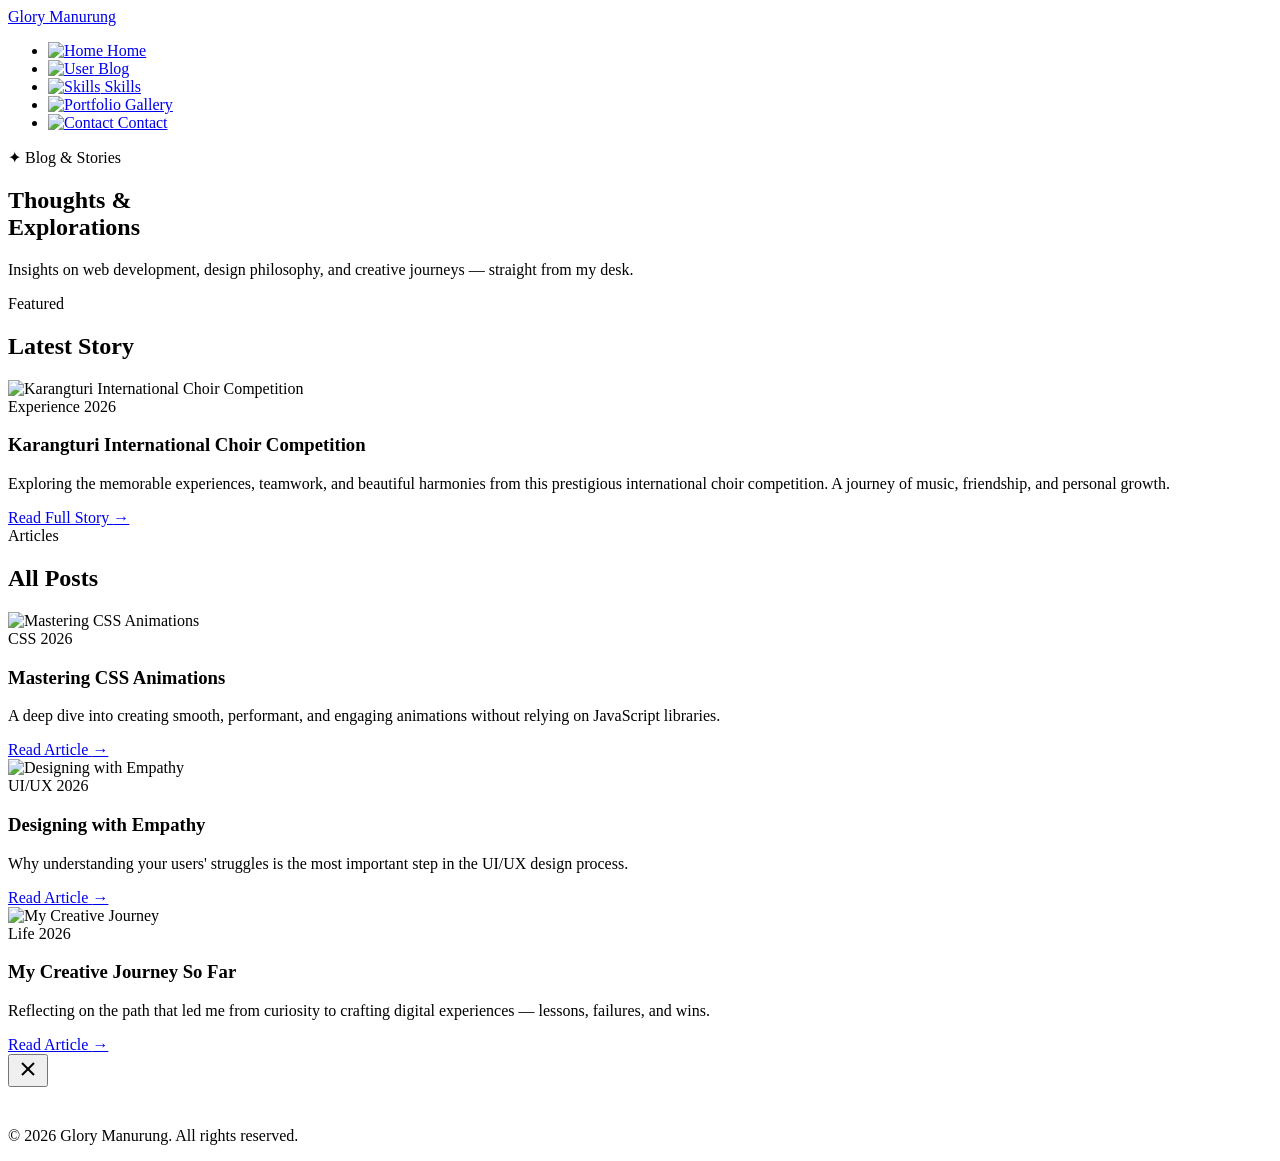
==== commit 3e5b16cb: "Update portofolio terbaru4" ====
--- a/blog.html
+++ b/blog.html
@@ -4,6 +4,7 @@
     <meta charset="UTF-8" />
     <meta name="viewport" content="width=device-width, initial-scale=1.0" />
     <meta name="description" content="Blog — Articles, thoughts, and stories by Glory Manurung on web development, design, and creative experiences." />
+    <base href="/Website-Portofilio-Glory-Manurung/" />
     <title>Blog - Glory Manurung</title>
     <link rel="preconnect" href="https://fonts.googleapis.com" />
     <link rel="preconnect" href="https://fonts.gstatic.com" crossorigin />
